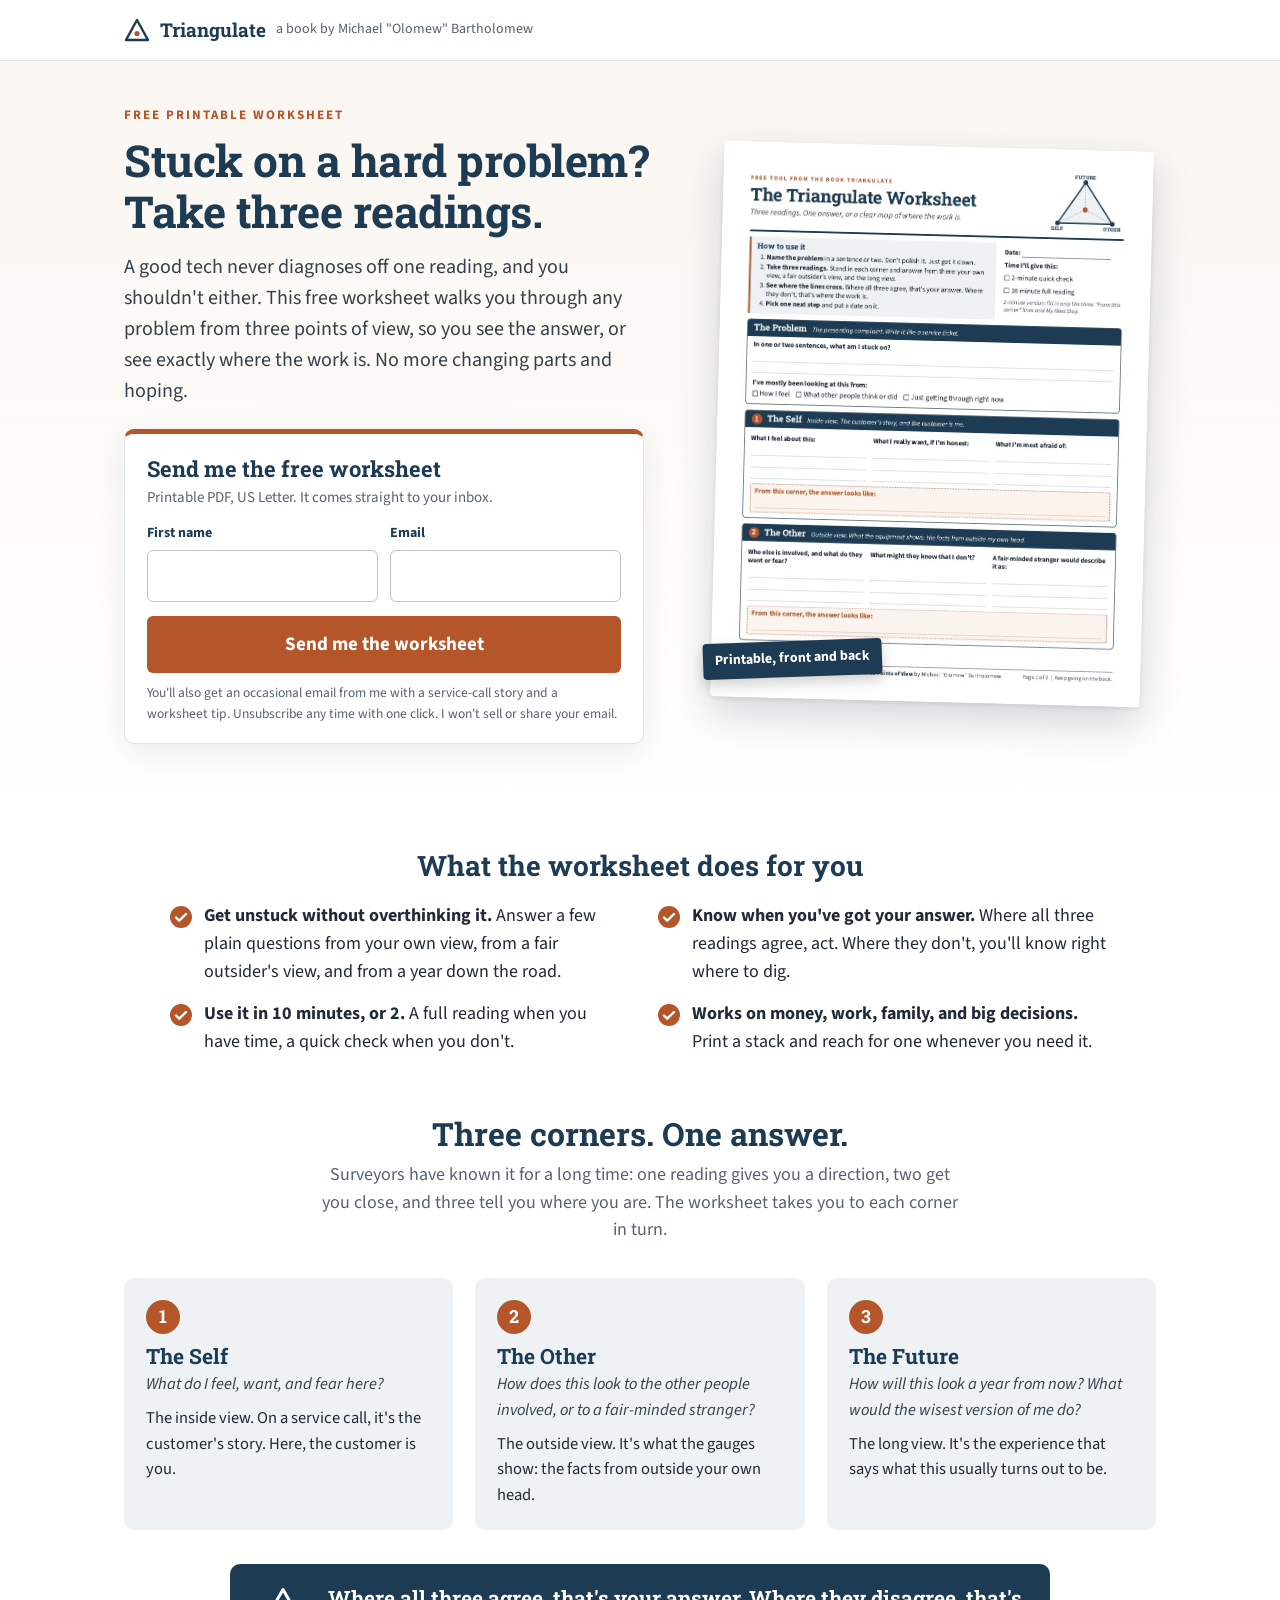
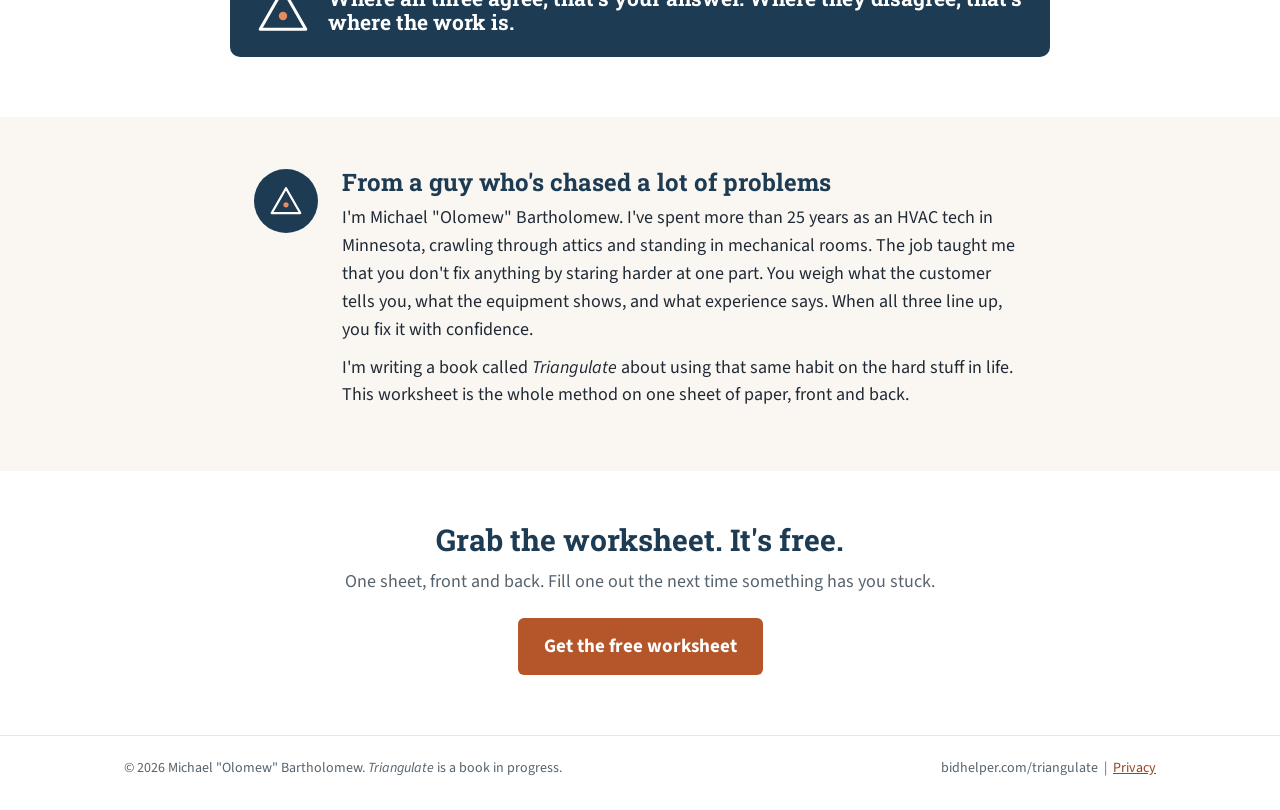
==== triangulate/index.html @ 8308ff9d "Add Triangulate book landing page at /triangulate Serve a self-contained book landing page and give " ====
<!DOCTYPE html>
<html lang="en">
<head>
<meta charset="utf-8">
<meta name="viewport" content="width=device-width, initial-scale=1">
<title>Free Triangulate Worksheet | Solve Hard Problems from Three Points of View</title>
<meta name="description" content="A free, printable one-sheet worksheet for getting unstuck on a hard problem. Take three readings: your own view, an outsider's view, and the long view. From the book Triangulate.">
<!-- DRAFT. Replace bidhelper.com/triangulate and the Kit form action below before publishing. -->
<style>
@font-face { font-family:"TriSlab"; src:url([data-uri]) format("woff"); font-weight:100 900; font-display:swap; }
@font-face { font-family:"TriSans"; src:url([data-uri]) format("woff"); font-weight:200 900; font-style:normal; font-display:swap; }
@font-face { font-family:"TriSans"; src:url([data-uri]) format("woff"); font-weight:200 900; font-style:italic; font-display:swap; }
:root { --navy:#1d3b53; --navy-d:#142a3c; --copper:#b5562a; --copper-d:#97441f; --ink:#1f2a36; --muted:#56636e; --soft:#eef2f4; --cream:#faf6f1; }
* { box-sizing:border-box; }
html { -webkit-text-size-adjust:100%; }
body { margin:0; font-family:"TriSans", "Source Sans 3", -apple-system, "Segoe UI", Roboto, Arial, sans-serif; color:var(--ink); font-size:18px; line-height:1.55; background:#fff; }
h1,h2,h3,.slab { font-family:"TriSlab", "Roboto Slab", Rockwell, Georgia, serif; line-height:1.15; }
a { color:var(--copper-d); }
.wrap { max-width:1080px; margin:0 auto; padding:0 24px; }
.topbar { border-bottom:1px solid #e3e8eb; }
.topbar .wrap { display:flex; align-items:center; justify-content:space-between; height:60px; }
.brand { display:flex; align-items:center; gap:10px; font-family:"TriSlab",Georgia,serif; font-weight:700; color:var(--navy); font-size:19px; text-decoration:none; }
.brand small { font-family:"TriSans",sans-serif; font-weight:400; color:var(--muted); font-size:14px; }
.hero { background:linear-gradient(180deg, var(--cream) 0%, #fff 100%); padding:44px 0 60px; }
.hero .wrap { display:grid; grid-template-columns: 1.08fr 0.92fr; gap:56px; align-items:center; }
.kicker { text-transform:uppercase; letter-spacing:2px; font-size:13px; font-weight:700; color:var(--copper); margin:0 0 10px; }
h1 { font-size:44px; color:var(--navy); margin:0 0 16px; letter-spacing:-0.5px; }
.lede { font-size:20px; color:#33404b; margin:0 0 22px; }
ul.benefits { list-style:none; padding:0; margin:0 0 28px; }
ul.benefits li { position:relative; padding-left:34px; margin:0 0 9px; }
ul.benefits li svg { position:absolute; left:0; top:4px; }
/* form card */
.card { background:#fff; border:1px solid #dfe5e9; border-top:5px solid var(--copper); border-radius:10px; padding:22px 22px 18px; box-shadow:0 10px 30px rgba(20,42,60,.08); max-width:520px; }
.card h2 { font-size:22px; margin:0 0 4px; color:var(--navy); }
.card p.small { margin:0 0 14px; color:var(--muted); font-size:15px; }
.fields { display:grid; grid-template-columns:1fr 1fr; gap:12px; }
label { display:block; font-size:14px; font-weight:700; margin-bottom:5px; color:var(--navy); }
input[type=text], input[type=email] { width:100%; font:inherit; font-size:17px; padding:12px 13px; border:1.5px solid #b9c2c9; border-radius:6px; background:#fff; color:var(--ink); }
input:focus { outline:3px solid rgba(181,86,42,.25); border-color:var(--copper); }
button.cta { margin-top:14px; width:100%; font:inherit; font-weight:700; font-size:19px; padding:14px 18px; color:#fff; background:var(--copper); border:0; border-radius:6px; cursor:pointer; }
button.cta:hover, button.cta:focus { background:var(--copper-d); }
.fine { font-size:13.5px; color:var(--muted); margin:10px 0 0; }
.preview { position:relative; justify-self:center; }
.preview img { display:block; width:100%; max-width:430px; height:auto; border-radius:4px; box-shadow:0 2px 4px rgba(0,0,0,.08), 0 18px 40px rgba(20,42,60,.18); transform:rotate(1.5deg); background:#fff; }
.preview .tag { position:absolute; left:-14px; bottom:26px; background:var(--navy); color:#fff; font-weight:700; font-size:14px; padding:7px 12px; border-radius:4px; transform:rotate(-2deg); box-shadow:0 6px 14px rgba(0,0,0,.18); }
/* how it works */
section.gets { padding:46px 0 10px; }
section.gets h2 { font-size:28px; color:var(--navy); margin:0 0 20px; text-align:center; }
section.gets ul.benefits { display:grid; grid-template-columns:1fr 1fr; gap:14px 36px; max-width:940px; margin:0 auto; }
section.gets ul.benefits li { margin:0; }
@media (max-width: 860px) { section.gets ul.benefits { grid-template-columns:1fr; } section.gets h2 { font-size:25px; text-align:left; } }
section.how { padding:50px 0 60px; background:#fff; }
section.how h2 { font-size:32px; color:var(--navy); text-align:center; margin:0 0 8px; }
section.how .sub { text-align:center; color:var(--muted); margin:0 auto 34px; max-width:640px; }
.corners { display:grid; grid-template-columns:repeat(3,1fr); gap:22px; }
.corner { background:var(--soft); border-radius:10px; padding:22px; }
.corner .num { display:inline-flex; width:34px; height:34px; border-radius:50%; background:var(--copper); color:#fff; font-family:"TriSlab",serif; font-weight:700; align-items:center; justify-content:center; margin-bottom:10px; }
.corner h3 { margin:0 0 4px; color:var(--navy); font-size:21px; }
.corner .q { font-style:italic; color:#33404b; margin:0 0 8px; }
.corner p { margin:0; font-size:16.5px; }
.rule { margin:34px auto 0; max-width:820px; background:var(--navy); color:#fff; border-radius:10px; padding:22px 26px; display:flex; gap:18px; align-items:center; }
.rule .slab { font-size:21px; font-weight:700; }
/* author */
section.author { background:var(--cream); padding:52px 0; }
section.author .wrap { max-width:820px; display:flex; gap:24px; align-items:flex-start; }
.author .mark { flex:none; width:64px; height:64px; border-radius:50%; background:var(--navy); display:flex; align-items:center; justify-content:center; }
.author h2 { font-size:24px; color:var(--navy); margin:0 0 8px; }
.author p { margin:0 0 10px; }
/* bottom CTA */
section.again { padding:52px 0 60px; text-align:center; }
section.again h2 { font-size:30px; color:var(--navy); margin:0 0 10px; }
section.again p { color:var(--muted); margin:0 0 22px; }
a.btn { display:inline-block; text-decoration:none; font-weight:700; font-size:19px; padding:14px 26px; color:#fff; background:var(--copper); border-radius:6px; }
a.btn:hover { background:var(--copper-d); }
/* thank you (hidden until #thanks / ?subscribed=1) */
#thanks { display:none; padding:70px 0 80px; background:linear-gradient(180deg, var(--cream) 0%, #fff 100%); }
#thanks .wrap { max-width:720px; text-align:center; }
#thanks h1 { font-size:40px; }
#thanks ol { text-align:left; display:inline-block; margin:8px auto 24px; padding-left:22px; }
#thanks ol li { margin:0 0 10px; }
body.thanked #thanks, #thanks:target { display:block; }
body.thanked main, body.thanked .hero-anchor { display:none; }
footer { border-top:1px solid #e3e8eb; padding:22px 0 30px; font-size:14px; color:var(--muted); }
footer .wrap { display:flex; justify-content:space-between; gap:16px; flex-wrap:wrap; }
/* mobile */
@media (max-width: 860px) {
  .hero { padding:24px 0 36px; }
  .hero .wrap { grid-template-columns:1fr; gap:22px; }
  h1 { font-size:34px; }
  .lede { font-size:18px; }
  .preview { order:-1; }
  .preview img { max-width:200px; }
  .preview .tag { left:-8px; font-size:13px; }
  .corners { grid-template-columns:1fr; }
  .card { max-width:none; }
}
@media (max-width: 520px) {
  body { font-size:17px; }
  .wrap { padding:0 18px; }
  .brand small { display:none; }
  .fields { grid-template-columns:1fr; }
  h1 { font-size:30px; }
  section.how h2, section.again h2 { font-size:26px; }
  .rule { flex-direction:column; text-align:center; }
  section.author .wrap { flex-direction:column; }
}
</style>
</head>
<body>

<header class="topbar">
  <div class="wrap">
    <a class="brand" href="#top">
      <svg width="26" height="24" viewBox="0 0 26 24" aria-hidden="true"><polygon points="13,2 2,22 24,22" fill="none" stroke="#1d3b53" stroke-width="2.4" stroke-linejoin="round"/><circle cx="13" cy="15.5" r="2.6" fill="#b5562a"/></svg>
      Triangulate <small>a book by Michael "Olomew" Bartholomew</small>
    </a>
  </div>
</header>

<!-- ============ THANK-YOU SECTION ============
     Hidden by default. It shows when the page URL has ?subscribed=1 (or ends in #thanks).
     In Kit: Form > Settings > Incentive / "After subscribing" > Redirect to an external page,
     and set it to https://bidhelper.com/triangulate/?subscribed=1
     (If you turn on "Send subscriber data to thank you page" in Kit, the first name gets used in the greeting.) -->
<section id="thanks" aria-live="polite">
  <div class="wrap">
    <p class="kicker">You're on the list</p>
    <h1 id="thanks-title">Thanks. Your worksheet is on the way.</h1>
    <p class="lede">Check your inbox for an email from me. Here's what to do next:</p>
    <ol>
      <li><b>Confirm your email</b> if it asks you to. That's how the download link gets to you.</li>
      <li><b>Print a few copies.</b> Keep one in the kitchen drawer and one in the glove box.</li>
      <li><b>Pick one thing you're stuck on</b> and give it the 10-minute reading this week.</li>
    </ol>
    <p style="color:var(--muted);font-size:16px">Don't see it in a few minutes? Check your spam or promotions folder. Add my address to your contacts so the next one lands where it should.</p>
    <p><a href="#top" onclick="document.body.classList.remove('thanked'); history.replaceState(null,'',location.pathname);">Back to the page</a></p>
  </div>
</section>

<main id="top">
  <section class="hero">
    <div class="wrap">
      <div>
        <p class="kicker">Free printable worksheet</p>
        <h1>Stuck on a hard problem? Take three readings.</h1>
        <p class="lede">A good tech never diagnoses off one reading, and you shouldn't either. This free worksheet walks you through any problem from three points of view, so you see the answer, or see exactly where the work is. No more changing parts and hoping.</p>

        <div class="card" id="signup">
          <h2>Send me the free worksheet</h2>
          <p class="small">Printable PDF, US Letter. It comes straight to your inbox.</p>

          <!-- =====================================================================
               KIT (CONVERTKIT) FORM: PLACEHOLDER. THIS FORM DOES NOT COLLECT ANYTHING YET.

               How to connect it to your Kit account:
               1. In Kit, go to Grow > Landing Pages & Forms > Create new > Form > Inline.
                  Turn on the First Name field. Under Settings > Incentive, attach worksheet.pdf
                  as the incentive download (or deliver it in your welcome email).
               2. Click Publish (or Embed) and choose the HTML tab.
               3. Find the <form ...> tag in Kit's code and copy its action URL. It will look like:
                    https://app.kit.com/forms/1234567/subscriptions
                  (older accounts may show app.convertkit.com, which also works).
               4. Paste that URL below, replacing https://app.kit.com/forms/10043030/subscriptions.
                  Keep method="post". Keep the field names exactly as they are:
                    first name  -> name="fields[first_name]"
                    email       -> name="email_address"
               5. Delete the attribute on the form. That turns off the
                  preview-only script at the bottom of this file, so real signups go to Kit.

               Option B: instead of steps 3 to 5, you can replace this whole <form> with Kit's
               JavaScript embed (<script async data-uid=... src=...>). That is simpler, but Kit's
               styling will replace the styling here.
               ===================================================================== -->
          <form id="kit-form" action="https://app.kit.com/forms/10043030/subscriptions" method="post">
            <div class="fields">
              <div>
                <label for="first_name">First name</label>
                <input id="first_name" type="text" name="fields[first_name]" autocomplete="given-name" required>
              </div>
              <div>
                <label for="email">Email</label>
                <input id="email" type="email" name="email_address" autocomplete="email" inputmode="email" required>
              </div>
            </div>
            <button class="cta" type="submit">Send me the worksheet</button>
            <p class="fine">You'll also get an occasional email from me with a service-call story and a worksheet tip. Unsubscribe any time with one click. I won't sell or share your email.</p>
          </form>
        </div>
      </div>

      <div class="preview">
        <img src="[data-uri]" width="935" height="1210" alt="Preview of page one of The Triangulate Worksheet, with boxes for The Problem, The Self, and The Other">
        <span class="tag">Printable, front and back</span>
      </div>
    </div>
  </section>

  <section class="gets">
    <div class="wrap">
      <h2>What the worksheet does for you</h2>
      <ul class="benefits">
          <li><svg width="22" height="22" viewBox="0 0 22 22" aria-hidden="true"><circle cx="11" cy="11" r="11" fill="#b5562a"/><path d="M6 11.5l3.2 3.2L16 8" fill="none" stroke="#fff" stroke-width="2.4" stroke-linecap="round" stroke-linejoin="round"/></svg><b>Get unstuck without overthinking it.</b> Answer a few plain questions from your own view, from a fair outsider's view, and from a year down the road.</li>
          <li><svg width="22" height="22" viewBox="0 0 22 22" aria-hidden="true"><circle cx="11" cy="11" r="11" fill="#b5562a"/><path d="M6 11.5l3.2 3.2L16 8" fill="none" stroke="#fff" stroke-width="2.4" stroke-linecap="round" stroke-linejoin="round"/></svg><b>Know when you've got your answer.</b> Where all three readings agree, act. Where they don't, you'll know right where to dig.</li>
          <li><svg width="22" height="22" viewBox="0 0 22 22" aria-hidden="true"><circle cx="11" cy="11" r="11" fill="#b5562a"/><path d="M6 11.5l3.2 3.2L16 8" fill="none" stroke="#fff" stroke-width="2.4" stroke-linecap="round" stroke-linejoin="round"/></svg><b>Use it in 10 minutes, or 2.</b> A full reading when you have time, a quick check when you don't.</li>
          <li><svg width="22" height="22" viewBox="0 0 22 22" aria-hidden="true"><circle cx="11" cy="11" r="11" fill="#b5562a"/><path d="M6 11.5l3.2 3.2L16 8" fill="none" stroke="#fff" stroke-width="2.4" stroke-linecap="round" stroke-linejoin="round"/></svg><b>Works on money, work, family, and big decisions.</b> Print a stack and reach for one whenever you need it.</li>
        </ul>
    </div>
  </section>

  <section class="how">
    <div class="wrap">
      <h2>Three corners. One answer.</h2>
      <p class="sub">Surveyors have known it for a long time: one reading gives you a direction, two get you close, and three tell you where you are. The worksheet takes you to each corner in turn.</p>
      <div class="corners">
        <div class="corner">
          <span class="num">1</span>
          <h3>The Self</h3>
          <p class="q">What do I feel, want, and fear here?</p>
          <p>The inside view. On a service call, it's the customer's story. Here, the customer is you.</p>
        </div>
        <div class="corner">
          <span class="num">2</span>
          <h3>The Other</h3>
          <p class="q">How does this look to the other people involved, or to a fair-minded stranger?</p>
          <p>The outside view. It's what the gauges show: the facts from outside your own head.</p>
        </div>
        <div class="corner">
          <span class="num">3</span>
          <h3>The Future</h3>
          <p class="q">How will this look a year from now? What would the wisest version of me do?</p>
          <p>The long view. It's the experience that says what this usually turns out to be.</p>
        </div>
      </div>
      <div class="rule">
        <svg width="54" height="48" viewBox="0 0 44 40" style="flex:none" aria-hidden="true"><polygon points="22,3 3,36 41,36" fill="none" stroke="#fff" stroke-width="2.5" stroke-linejoin="round"/><circle cx="22" cy="25" r="3.5" fill="#e98a5c"/></svg>
        <div class="slab">Where all three agree, that's your answer. Where they disagree, that's where the work is.</div>
      </div>
    </div>
  </section>

  <section class="author">
    <div class="wrap">
      <div class="mark" aria-hidden="true"><svg width="34" height="30" viewBox="0 0 44 40"><polygon points="22,3 3,36 41,36" fill="none" stroke="#fff" stroke-width="3" stroke-linejoin="round"/><circle cx="22" cy="25" r="3.5" fill="#e98a5c"/></svg></div>
      <div>
        <h2>From a guy who's chased a lot of problems</h2>
        <p>I'm Michael "Olomew" Bartholomew. I've spent more than 25 years as an HVAC tech in Minnesota, crawling through attics and standing in mechanical rooms. The job taught me that you don't fix anything by staring harder at one part. You weigh what the customer tells you, what the equipment shows, and what experience says. When all three line up, you fix it with confidence.</p>
        <p>I'm writing a book called <i>Triangulate</i> about using that same habit on the hard stuff in life. This worksheet is the whole method on one sheet of paper, front and back.</p>
      </div>
    </div>
  </section>

  <section class="again">
    <div class="wrap">
      <h2>Grab the worksheet. It's free.</h2>
      <p>One sheet, front and back. Fill one out the next time something has you stuck.</p>
      <a class="btn" href="#signup" onclick="setTimeout(function(){document.getElementById('first_name').focus();},300)">Get the free worksheet</a>
    </div>
  </section>
</main>

<footer>
  <div class="wrap">
    <span>&copy; <span id="yr">2026</span> Michael "Olomew" Bartholomew. <i>Triangulate</i> is a book in progress.</span>
    <span>bidhelper.com/triangulate &nbsp;|&nbsp; <a href="#">Privacy</a> <!-- TODO: link a short privacy note before publishing --></span>
  </div>
</footer>

<script>
(function () {
  // Show the thank-you section after Kit redirects back with ?subscribed=1 or #thanks.
  var params = new URLSearchParams(location.search);
  if (params.get('subscribed') === '1' || location.hash === '#thanks') {
    document.body.classList.add('thanked');
    var name = params.get('first_name') || params.get('fields[first_name]');
    if (name) { document.getElementById('thanks-title').textContent = 'Thanks, ' + name.slice(0, 40) + '. Your worksheet is on the way.'; }
    window.scrollTo(0, 0);
  }
  document.getElementById('yr').textContent = new Date().getFullYear();

  // PREVIEW ONLY: while the Kit action URL is still a placeholder, don't send the form anywhere.
  // Just show the thank-you section so you can see how it looks. Remove
  // from the form (step 5 above) once the real Kit URL is in, and this does nothing.
  var form = document.getElementById('kit-form');
  form.addEventListener('submit', function (e) {
    if (form.getAttribute('data-placeholder') === 'true' || form.getAttribute('action').indexOf('KIT_FORM_ACTION_URL') !== -1) {
      e.preventDefault();
      var n = document.getElementById('first_name').value.trim();
      if (n) { document.getElementById('thanks-title').textContent = 'Thanks, ' + n.slice(0, 40) + '. Your worksheet is on the way.'; }
      document.body.classList.add('thanked');
      window.scrollTo(0, 0);
    }
  });
})();
</script>
</body>
</html>
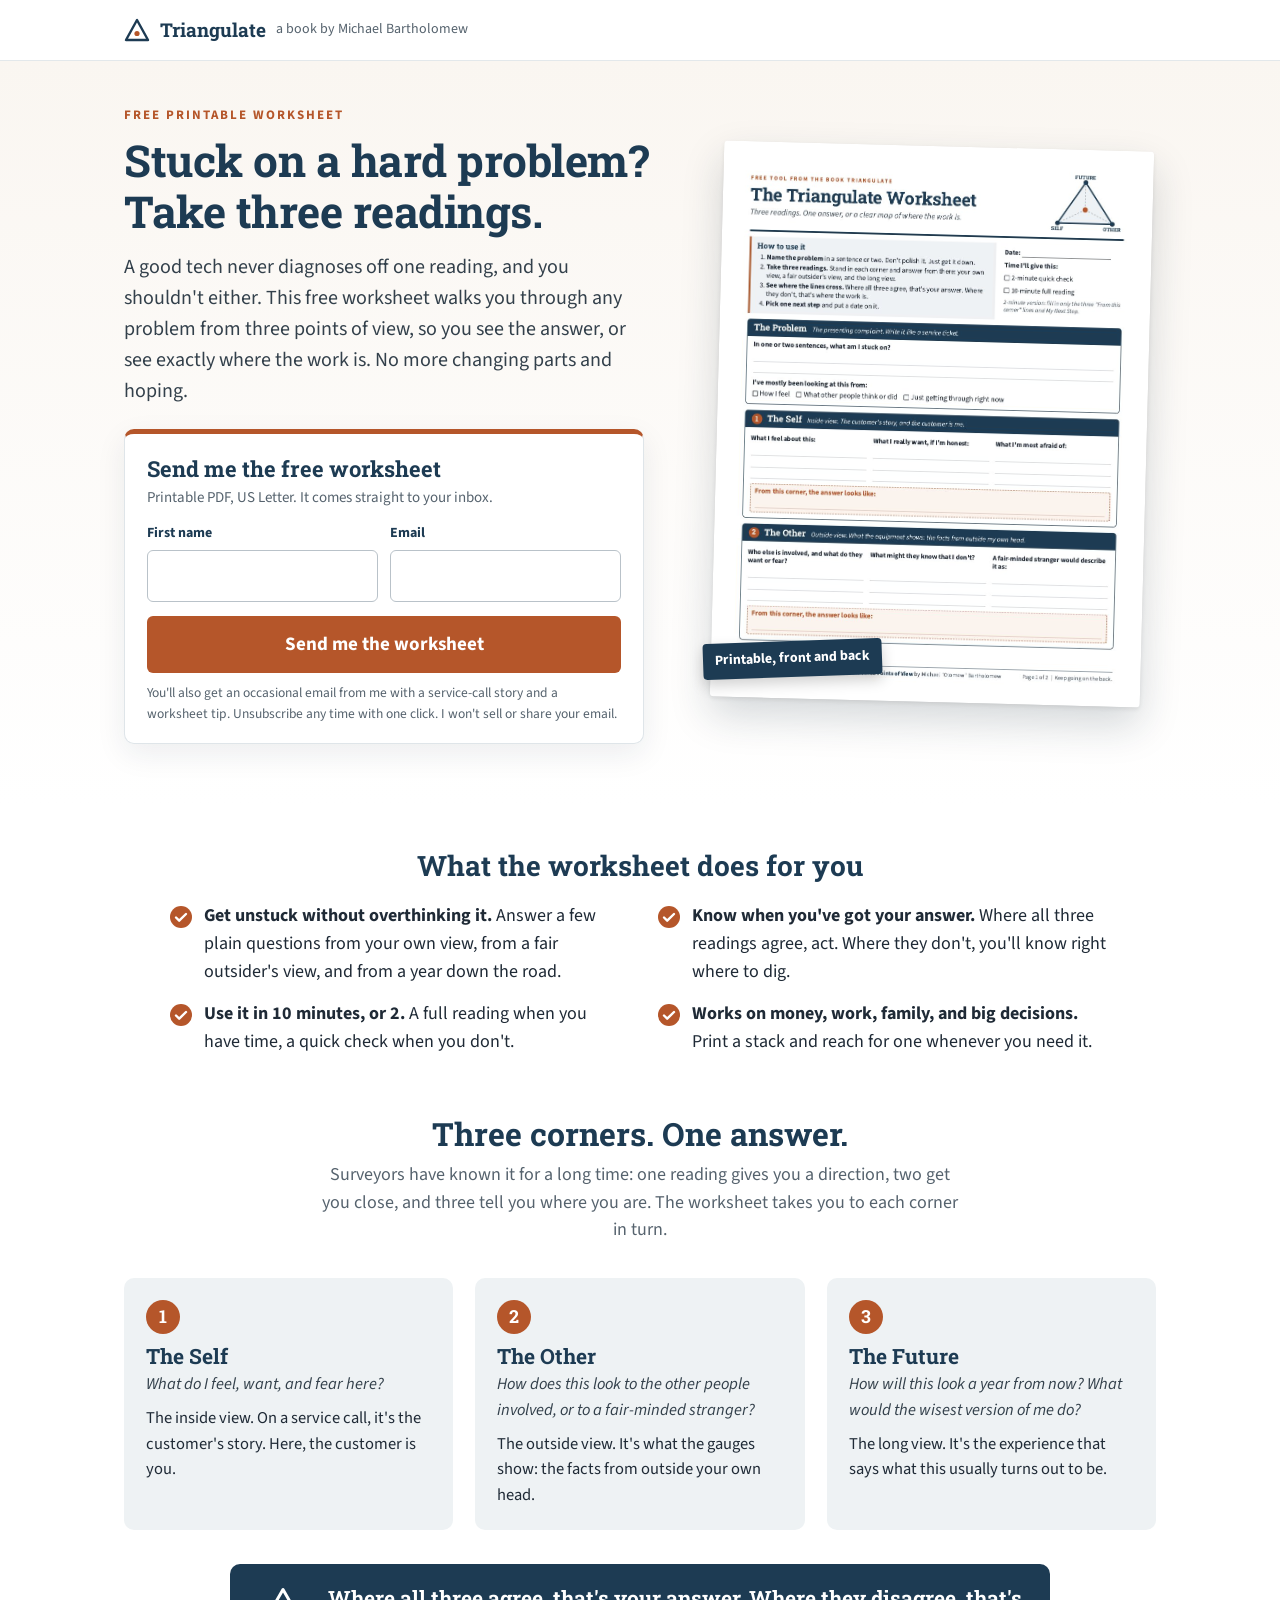
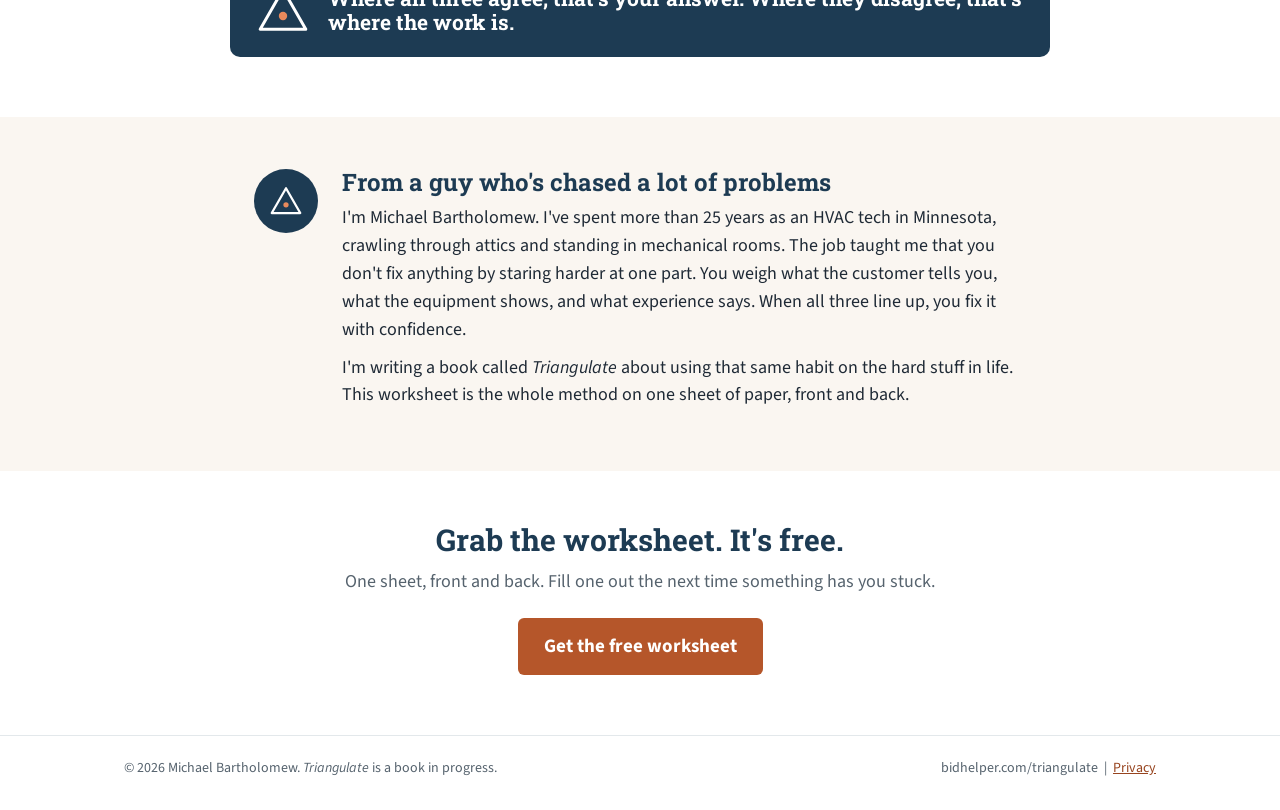
==== commit a3521e63: "Use Michael Bartholomew as the Triangulate author name Drop the nickname from the landing page bylin" ====
--- a/triangulate/index.html
+++ b/triangulate/index.html
@@ -112,7 +112,7 @@
   <div class="wrap">
     <a class="brand" href="#top">
       <svg width="26" height="24" viewBox="0 0 26 24" aria-hidden="true"><polygon points="13,2 2,22 24,22" fill="none" stroke="#1d3b53" stroke-width="2.4" stroke-linejoin="round"/><circle cx="13" cy="15.5" r="2.6" fill="#b5562a"/></svg>
-      Triangulate <small>a book by Michael "Olomew" Bartholomew</small>
+      Triangulate <small>a book by Michael Bartholomew</small>
     </a>
   </div>
 </header>
@@ -243,7 +243,7 @@
       <div class="mark" aria-hidden="true"><svg width="34" height="30" viewBox="0 0 44 40"><polygon points="22,3 3,36 41,36" fill="none" stroke="#fff" stroke-width="3" stroke-linejoin="round"/><circle cx="22" cy="25" r="3.5" fill="#e98a5c"/></svg></div>
       <div>
         <h2>From a guy who's chased a lot of problems</h2>
-        <p>I'm Michael "Olomew" Bartholomew. I've spent more than 25 years as an HVAC tech in Minnesota, crawling through attics and standing in mechanical rooms. The job taught me that you don't fix anything by staring harder at one part. You weigh what the customer tells you, what the equipment shows, and what experience says. When all three line up, you fix it with confidence.</p>
+        <p>I'm Michael Bartholomew. I've spent more than 25 years as an HVAC tech in Minnesota, crawling through attics and standing in mechanical rooms. The job taught me that you don't fix anything by staring harder at one part. You weigh what the customer tells you, what the equipment shows, and what experience says. When all three line up, you fix it with confidence.</p>
         <p>I'm writing a book called <i>Triangulate</i> about using that same habit on the hard stuff in life. This worksheet is the whole method on one sheet of paper, front and back.</p>
       </div>
     </div>
@@ -260,7 +260,7 @@
 
 <footer>
   <div class="wrap">
-    <span>&copy; <span id="yr">2026</span> Michael "Olomew" Bartholomew. <i>Triangulate</i> is a book in progress.</span>
+    <span>&copy; <span id="yr">2026</span> Michael Bartholomew. <i>Triangulate</i> is a book in progress.</span>
     <span>bidhelper.com/triangulate &nbsp;|&nbsp; <a href="#">Privacy</a> <!-- TODO: link a short privacy note before publishing --></span>
   </div>
 </footer>
